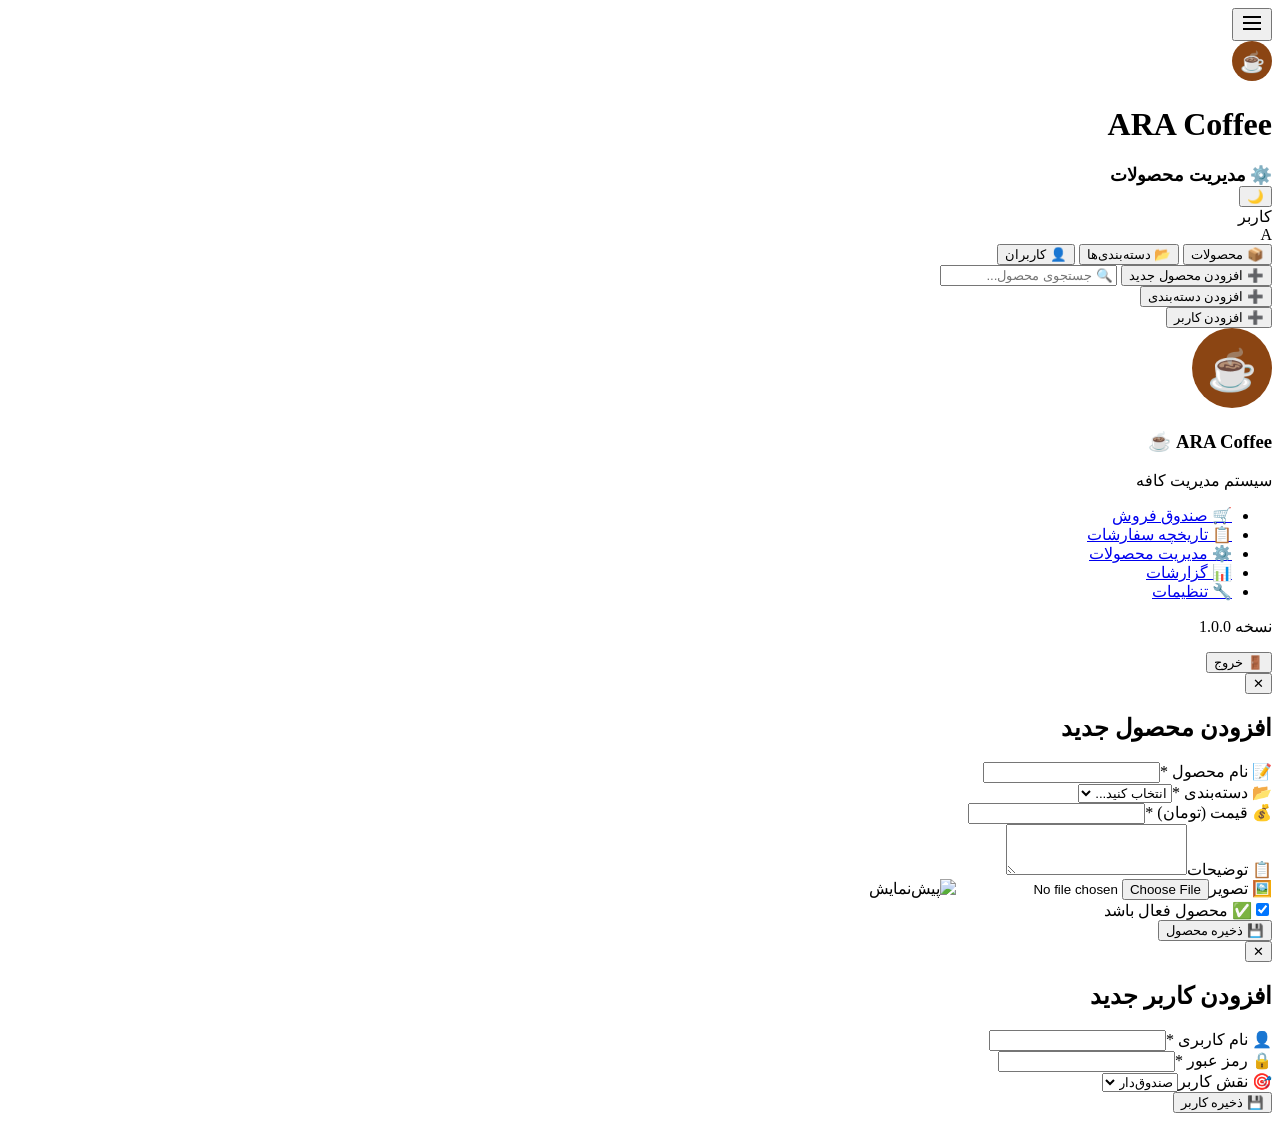
==== admin.html @ f750b8b1 "First upload" ====
<!DOCTYPE html>
<html lang="fa" dir="rtl">
<head>
    <meta charset="UTF-8">
    <meta name="viewport" content="width=device-width, initial-scale=1.0, maximum-scale=1.0, user-scalable=no">
    <meta name="theme-color" content="#8B4513">
    <meta name="apple-mobile-web-app-capable" content="yes">
    <title>ARA Coffee ☕ - مدیریت محصولات</title>
    <link rel="manifest" href="/manifest.json">
    <link rel="stylesheet" href="/css/style.css">
    <link rel="stylesheet" href="/css/admin.css">
    <link rel="icon" type="image/png" href="/assets/images/icon-192x192.png">
    <link rel="apple-touch-icon" href="/assets/images/icon-192x192.png">
</head>
<body data-page="admin">
    <div class="side-nav-overlay" id="side-nav-overlay"></div>
    <div class="app-container">
        <header class="app-header">
            <div class="header-left">
                <button class="icon-btn" id="menu-toggle" aria-label="منو" title="منو">
                    <svg width="24" height="24" viewBox="0 0 24 24" fill="none" stroke="currentColor" stroke-width="2">
                        <path d="M3 12h18"/><path d="M3 6h18"/><path d="M3 18h18"/>
                    </svg>
                </button>
                <div class="logo-section">
                    <img src="/assets/images/logo-placeholder.png" alt="ARA Coffee" class="logo-img"
                         onerror="this.src='data:image/svg+xml,<svg xmlns=%22http://www.w3.org/2000/svg%22 width=%2240%22 height=%2240%22><rect fill=%22%238B4513%22 width=%2240%22 height=%2240%22 rx=%2220%22/><text fill=%22white%22 x=%2250%25%22 y=%2255%25%22 text-anchor=%22middle%22 dy=%22.3em%22 font-size=%2220%22>☕</text></svg>'">
                    <h1 class="cafe-name">ARA Coffee</h1>
                </div>
            </div>
            <div class="header-center"><span style="font-weight:600;font-size:1.1rem;">⚙️ مدیریت محصولات</span></div>
            <div class="header-right">
                <button class="theme-toggle" id="theme-toggle" title="تغییر تم" type="button"><span class="theme-icon">🌙</span></button>
                <div class="user-section">
                    <span class="user-name" id="current-user-display">کاربر</span>
                    <div class="user-avatar" id="user-avatar">A</div>
                </div>
            </div>
        </header>

        <main class="admin-main">
            <div class="admin-tabs">
                <button class="tab-btn active" data-tab="products">📦 محصولات</button>
                <button class="tab-btn" data-tab="categories">📂 دسته‌بندی‌ها</button>
                <button class="tab-btn" data-tab="users">👤 کاربران</button>
            </div>
            <div class="tab-content active" id="tab-products">
                <div class="tab-header">
                    <button class="btn-primary" id="add-product-btn">➕ افزودن محصول جدید</button>
                    <input type="text" id="product-search" class="search-input" placeholder="🔍 جستجوی محصول...">
                </div>
                <div class="products-grid-admin" id="products-list"></div>
            </div>
            <div class="tab-content" id="tab-categories">
                <div class="tab-header"><button class="btn-primary" id="add-category-btn">➕ افزودن دسته‌بندی</button></div>
                <div class="categories-grid" id="categories-list"></div>
            </div>
            <div class="tab-content" id="tab-users">
                <div class="tab-header"><button class="btn-primary" id="add-user-btn">➕ افزودن کاربر</button></div>
                <div class="users-grid" id="users-list"></div>
            </div>
        </main>

        <nav class="side-nav" id="side-nav">
            <div class="nav-header">
                <img src="/assets/images/logo-placeholder.png" alt="ARA Coffee" class="nav-logo"
                     onerror="this.src='data:image/svg+xml,<svg xmlns=%22http://www.w3.org/2000/svg%22 width=%2280%22 height=%2280%22><rect fill=%22%238B4513%22 width=%2280%22 height=%2280%22 rx=%2240%22/><text fill=%22white%22 x=%2250%25%22 y=%2255%25%22 text-anchor=%22middle%22 dy=%22.3em%22 font-size=%2240%22>☕</text></svg>'">
                <h3>ARA Coffee ☕</h3><p class="nav-subtitle">سیستم مدیریت کافه</p>
            </div>
            <ul class="nav-links">
                <li><a href="/index.html" class="nav-link"><span>🛒</span> صندوق فروش</a></li>
                <li><a href="/orders.html" class="nav-link"><span>📋</span> تاریخچه سفارشات</a></li>
                <li><a href="/admin.html" class="nav-link active"><span>⚙️</span> مدیریت محصولات</a></li>
                <li><a href="/reports.html" class="nav-link"><span>📊</span> گزارشات</a></li>
                <li><a href="/settings.html" class="nav-link"><span>🔧</span> تنظیمات</a></li>
            </ul>
            <div class="nav-footer"><p class="version">نسخه 1.0.0</p><button class="btn-logout" id="logout-btn">🚪 خروج</button></div>
        </nav>
    </div>

    <div class="modal-overlay" id="product-modal">
        <div class="modal-box">
            <button class="modal-close" id="modal-close">✕</button>
            <h2 class="modal-title" id="modal-title">افزودن محصول جدید</h2>
            <form id="product-form" autocomplete="off">
                <input type="hidden" id="product-id">
                <div class="form-row"><label for="product-name">📝 نام محصول *</label><input type="text" id="product-name" class="form-input" required></div>
                <div class="form-row"><label for="product-category">📂 دسته‌بندی *</label><select id="product-category" class="form-input" required><option value="">انتخاب کنید...</option></select></div>
                <div class="form-row"><label for="product-price">💰 قیمت (تومان) *</label><input type="number" id="product-price" class="form-input" min="0" required></div>
                <div class="form-row"><label for="product-description">📋 توضیحات</label><textarea id="product-description" class="form-input" rows="3"></textarea></div>
                <div class="form-row"><label for="product-image">🖼️ تصویر</label><input type="file" id="product-image" class="form-input" accept="image/*"><img id="image-preview" class="image-preview" alt="پیش‌نمایش"></div>
                <div class="form-row"><label class="checkbox-label"><input type="checkbox" id="product-active" checked><span>✅ محصول فعال باشد</span></label></div>
                <button type="submit" class="btn-primary btn-block">💾 ذخیره محصول</button>
            </form>
        </div>
    </div>

    <div class="modal-overlay" id="user-modal">
        <div class="modal-box">
            <button class="modal-close" id="user-modal-close">✕</button>
            <h2 class="modal-title" id="user-modal-title">افزودن کاربر جدید</h2>
            <form id="user-form" autocomplete="off">
                <input type="hidden" id="user-id">
                <div class="form-row"><label for="user-username">👤 نام کاربری *</label><input type="text" id="user-username" class="form-input" required></div>
                <div class="form-row"><label for="user-password">🔒 رمز عبور *</label><input type="password" id="user-password" class="form-input" minlength="4" required></div>
                <div class="form-row"><label for="user-role">🎯 نقش کاربر</label><select id="user-role" class="form-input"><option value="cashier">صندوق‌دار</option><option value="admin">مدیر</option></select></div>
                <button type="submit" class="btn-primary btn-block">💾 ذخیره کاربر</button>
            </form>
        </div>
    </div>

    <div class="toast-container" id="toast-container"></div>

    <script src="/js/storage.js"></script>
    <script src="/js/models.js"></script>
    <script src="/js/auth.js"></script>
    <script src="/js/ui.js"></script>
    <script src="/js/products.js"></script>
    <script src="/js/app.js"></script>
</body>
</html>
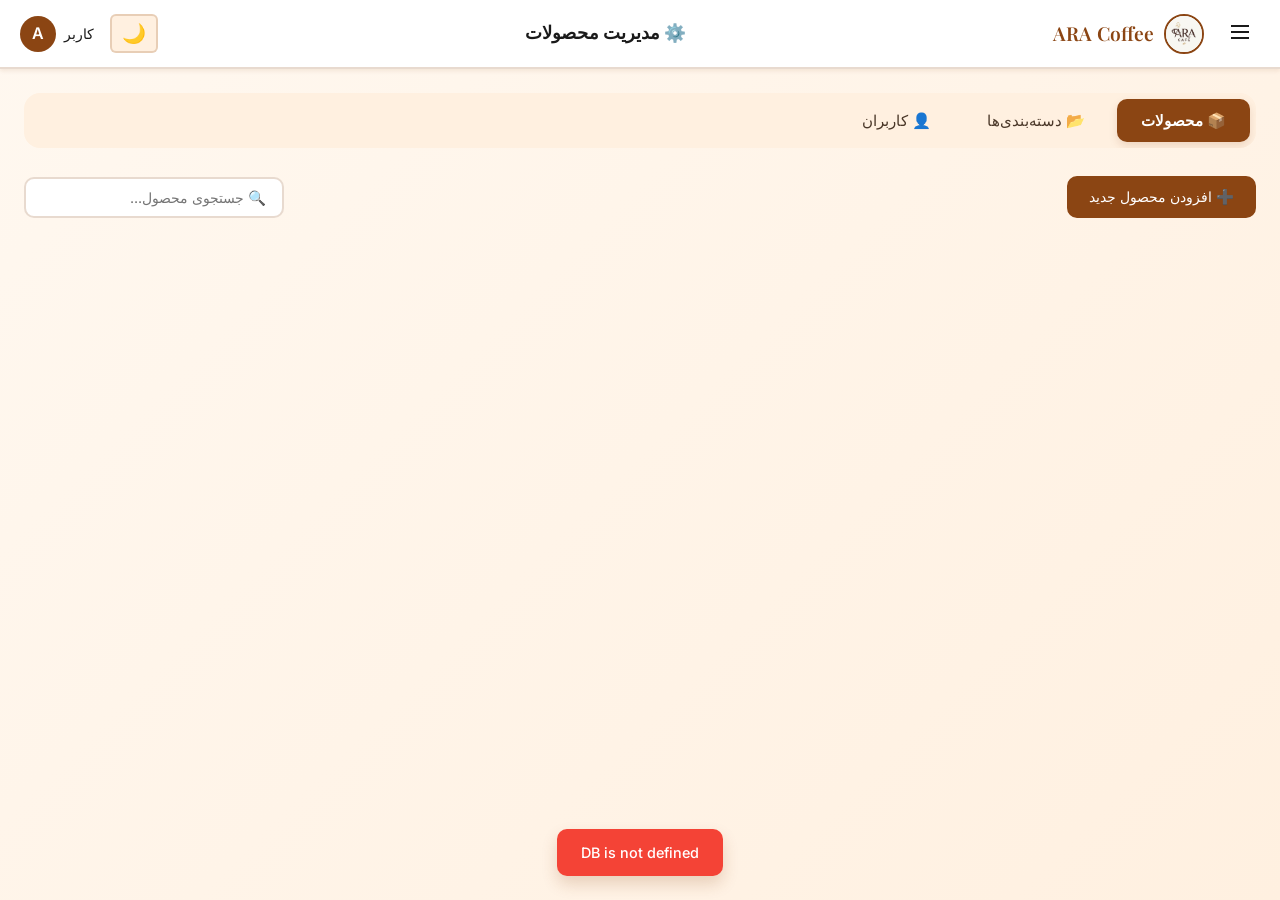
==== commit d189d0bb: "جدید" ====
--- a/admin.html
+++ b/admin.html
@@ -111,8 +111,7 @@
 
     <div class="toast-container" id="toast-container"></div>
 
-    <script src="/js/storage.js"></script>
-    <script src="/js/models.js"></script>
+    <script src="/js/github-db.js"></script>    <script src="/js/models.js"></script>
     <script src="/js/auth.js"></script>
     <script src="/js/ui.js"></script>
     <script src="/js/products.js"></script>
--- a/css/style.css
+++ b/css/style.css
@@ -0,0 +1,819 @@
+/* === ARA Coffee - Main Styles === */
+@import url('https://fonts.googleapis.com/css2?family=Inter:wght@300;400;500;600;700&family=Playfair+Display:wght@400;500;600;700&display=swap');
+
+/* === متغیرهای تم روشن (پیش‌فرض) === */
+:root {
+    /* رنگ‌های اصلی */
+    --color-primary: #8B4513;
+    --color-primary-light: #A0522D;
+    --color-primary-dark: #6B3410;
+    --color-accent: #D2691E;
+    --color-accent-light: #F4A460;
+    
+    /* پس‌زمینه‌ها */
+    --bg-primary: #FFF8F0;
+    --bg-secondary: #FFF0E0;
+    --bg-card: #FFFFFF;
+    --bg-glass: rgba(255, 255, 255, 0.8);
+    --bg-sidebar: #3E2723;
+    
+    /* متن */
+    --text-primary: #1a1a1a;
+    --text-secondary: #4a3728;
+    --text-light: #8B7355;
+    --text-white: #FFFFFF;
+    --text-sidebar: #FFE0B2;
+    
+    /* سایه‌ها */
+    --shadow-sm: 0 2px 4px rgba(139, 69, 19, 0.1);
+    --shadow-md: 0 4px 8px rgba(139, 69, 19, 0.15);
+    --shadow-lg: 0 8px 16px rgba(139, 69, 19, 0.2);
+    
+    /* شیشه */
+    --glass-bg: rgba(255, 255, 255, 0.7);
+    --glass-blur: blur(12px);
+    --glass-border: rgba(139, 69, 19, 0.2);
+    
+    /* وضعیت‌ها */
+    --color-success: #4CAF50;
+    --color-warning: #FF9800;
+    --color-error: #f44336;
+    --color-info: #2196F3;
+    
+    /* Border Radius */
+    --radius-sm: 6px;
+    --radius-md: 10px;
+    --radius-lg: 16px;
+    --radius-xl: 24px;
+    
+    /* Transitions */
+    --transition-fast: 0.2s ease;
+    --transition-base: 0.3s ease;
+}
+
+/* === تم تاریک === */
+[data-theme="dark"] {
+    /* پس‌زمینه‌ها */
+    --bg-primary: #1a1a1a;
+    --bg-secondary: #2d2d2d;
+    --bg-card: #333333;
+    --bg-glass: rgba(30, 30, 30, 0.8);
+    
+    /* متن */
+    --text-primary: #FFFFFF;
+    --text-secondary: #E0E0E0;
+    --text-light: #BDBDBD;
+    
+    /* شیشه */
+    --glass-bg: rgba(30, 30, 30, 0.8);
+    --glass-border: rgba(255, 255, 255, 0.1);
+    
+    /* سایه‌ها */
+    --shadow-sm: 0 2px 4px rgba(0, 0, 0, 0.3);
+    --shadow-md: 0 4px 8px rgba(0, 0, 0, 0.4);
+    --shadow-lg: 0 8px 16px rgba(0, 0, 0, 0.5);
+}
+
+/* === Reset === */
+*, *::before, *::after {
+    margin: 0;
+    padding: 0;
+    box-sizing: border-box;
+}
+
+html {
+    font-size: 16px;
+    scroll-behavior: smooth;
+}
+
+body {
+    font-family: 'Inter', -apple-system, BlinkMacSystemFont, sans-serif;
+    background: linear-gradient(135deg, var(--bg-primary) 0%, var(--bg-secondary) 100%);
+    color: var(--text-primary);
+    min-height: 100vh;
+    line-height: 1.6;
+    -webkit-font-smoothing: antialiased;
+    transition: all var(--transition-base);
+}
+
+h1, h2, h3, h4, h5, h6 {
+    font-family: 'Playfair Display', serif;
+    color: var(--color-primary);
+}
+
+a {
+    color: var(--color-primary);
+    text-decoration: none;
+}
+
+/* === Glass Effect === */
+.glass {
+    background: var(--glass-bg);
+    backdrop-filter: var(--glass-blur);
+    -webkit-backdrop-filter: var(--glass-blur);
+    border: 1px solid var(--glass-border);
+    border-radius: var(--radius-lg);
+}
+
+/* === Buttons === */
+.btn-primary, .btn-secondary, .btn-danger, .btn-success {
+    padding: 10px 20px;
+    border: none;
+    border-radius: var(--radius-md);
+    font-family: 'Inter', sans-serif;
+    font-weight: 500;
+    font-size: 0.9rem;
+    cursor: pointer;
+    transition: all var(--transition-fast);
+    display: inline-flex;
+    align-items: center;
+    gap: 8px;
+    white-space: nowrap;
+}
+
+.btn-primary {
+    background: var(--color-primary);
+    color: white;
+    border: 2px solid var(--color-primary);
+}
+
+.btn-primary:hover {
+    background: var(--color-primary-dark);
+    transform: translateY(-2px);
+    box-shadow: var(--shadow-md);
+}
+
+.btn-secondary {
+    background: transparent;
+    color: var(--color-primary);
+    border: 2px solid var(--color-primary);
+}
+
+.btn-secondary:hover {
+    background: rgba(139, 69, 19, 0.1);
+    transform: translateY(-2px);
+}
+
+.btn-danger {
+    background: var(--color-error);
+    color: white;
+}
+
+.btn-danger:hover {
+    background: #d32f2f;
+}
+
+.btn-block {
+    width: 100%;
+    justify-content: center;
+}
+
+.icon-btn {
+    background: transparent;
+    border: none;
+    color: var(--text-primary);
+    cursor: pointer;
+    padding: 8px;
+    border-radius: var(--radius-sm);
+    transition: all var(--transition-fast);
+}
+
+.icon-btn:hover {
+    background: rgba(139, 69, 19, 0.1);
+}
+
+.text-btn {
+    background: none;
+    border: none;
+    color: var(--color-primary);
+    cursor: pointer;
+    font-size: 0.9rem;
+    padding: 4px 8px;
+}
+
+.text-btn:hover {
+    text-decoration: underline;
+}
+
+/* === Form Elements === */
+.form-group {
+    margin-bottom: 16px;
+}
+
+.form-group label {
+    display: block;
+    margin-bottom: 6px;
+    color: var(--text-primary);
+    font-weight: 500;
+    font-size: 0.9rem;
+}
+
+.form-input {
+    width: 100%;
+    padding: 10px 14px;
+    background: var(--bg-card);
+    border: 2px solid var(--glass-border);
+    border-radius: var(--radius-sm);
+    color: var(--text-primary);
+    font-family: 'Inter', sans-serif;
+    font-size: 0.95rem;
+    transition: all var(--transition-fast);
+}
+
+.form-input:focus {
+    outline: none;
+    border-color: var(--color-primary);
+    box-shadow: 0 0 0 3px rgba(139, 69, 19, 0.1);
+}
+
+textarea.form-input {
+    resize: vertical;
+    min-height: 80px;
+}
+
+select.form-input {
+    cursor: pointer;
+}
+
+/* === App Container === */
+.app-container {
+    min-height: 100vh;
+    display: flex;
+    flex-direction: column;
+}
+
+/* === Header === */
+.app-header {
+    padding: 12px 20px;
+    display: flex;
+    align-items: center;
+    justify-content: space-between;
+    background: var(--bg-card);
+    border-bottom: 2px solid var(--glass-border);
+    box-shadow: var(--shadow-sm);
+    position: sticky;
+    top: 0;
+    z-index: 100;
+}
+
+.header-left {
+    display: flex;
+    align-items: center;
+    gap: 16px;
+}
+
+.header-center {
+    flex: 1;
+    display: flex;
+    justify-content: center;
+    margin: 0 20px;
+}
+
+.header-right {
+    display: flex;
+    align-items: center;
+    gap: 16px;
+}
+
+.logo-section {
+    display: flex;
+    align-items: center;
+    gap: 10px;
+}
+
+.logo-img {
+    width: 40px;
+    height: 40px;
+    border-radius: 50%;
+    object-fit: cover;
+    border: 2px solid var(--color-primary);
+}
+
+.cafe-name {
+    font-size: 1.2rem;
+    color: var(--color-primary);
+    font-weight: 600;
+}
+
+.search-box {
+    position: relative;
+    display: flex;
+    align-items: center;
+    width: 100%;
+    max-width: 400px;
+}
+
+.search-box .search-icon {
+    position: absolute;
+    right: 12px;
+    color: var(--text-light);
+    pointer-events: none;
+}
+
+.search-box input {
+    width: 100%;
+    padding: 10px 40px 10px 16px;
+    background: var(--bg-secondary);
+    border: 2px solid var(--glass-border);
+    border-radius: var(--radius-xl);
+    color: var(--text-primary);
+    font-size: 0.95rem;
+    transition: all var(--transition-fast);
+}
+
+.search-box input:focus {
+    outline: none;
+    border-color: var(--color-primary);
+    background: var(--bg-card);
+}
+
+.date-time {
+    color: var(--text-secondary);
+    font-size: 0.85rem;
+    font-weight: 500;
+}
+
+.user-section {
+    display: flex;
+    align-items: center;
+    gap: 8px;
+}
+
+.user-name {
+    color: var(--text-primary);
+    font-weight: 500;
+    font-size: 0.9rem;
+}
+
+.user-avatar {
+    width: 36px;
+    height: 36px;
+    border-radius: 50%;
+    background: var(--color-primary);
+    color: white;
+    display: flex;
+    align-items: center;
+    justify-content: center;
+    font-weight: 600;
+    font-size: 1rem;
+}
+
+.back-btn {
+    color: var(--color-primary);
+    text-decoration: none;
+    font-weight: 500;
+    padding: 6px 12px;
+    border-radius: var(--radius-sm);
+    transition: all var(--transition-fast);
+}
+
+.back-btn:hover {
+    background: rgba(139, 69, 19, 0.1);
+}
+
+/* === Theme Toggle Button === */
+.theme-toggle {
+    background: var(--bg-secondary);
+    border: 2px solid var(--glass-border);
+    cursor: pointer;
+    font-size: 1.2rem;
+    padding: 6px 10px;
+    border-radius: var(--radius-sm);
+    transition: all var(--transition-fast);
+}
+
+.theme-toggle:hover {
+    background: var(--glass-bg);
+    transform: scale(1.1);
+}
+
+/* === Side Navigation === */
+.side-nav {
+    position: fixed;
+    right: -320px;
+    top: 0;
+    width: 300px;
+    height: 100vh;
+    background: var(--bg-sidebar);
+    padding: 24px;
+    transition: right var(--transition-base);
+    z-index: 999;
+    box-shadow: var(--shadow-lg);
+    overflow-y: auto;
+}
+
+.side-nav.open {
+    right: 0;
+}
+
+.nav-header {
+    text-align: center;
+    margin-bottom: 32px;
+    padding-bottom: 20px;
+    border-bottom: 1px solid rgba(255, 255, 255, 0.1);
+}
+
+.nav-logo {
+    width: 80px;
+    height: 80px;
+    border-radius: 50%;
+    border: 3px solid var(--color-accent-light);
+    margin-bottom: 12px;
+}
+
+.nav-header h3 {
+    color: var(--text-sidebar);
+    font-size: 1.3rem;
+    margin-top: 8px;
+}
+
+.nav-links {
+    list-style: none;
+    margin-bottom: 24px;
+}
+
+.nav-link {
+    display: flex;
+    align-items: center;
+    gap: 12px;
+    padding: 12px 16px;
+    color: var(--text-sidebar);
+    text-decoration: none;
+    border-radius: var(--radius-md);
+    transition: all var(--transition-fast);
+    margin-bottom: 4px;
+    font-size: 0.95rem;
+}
+
+.nav-link:hover {
+    background: rgba(255, 224, 178, 0.1);
+    transform: translateX(-4px);
+}
+
+.nav-link.active {
+    background: var(--color-primary);
+    color: white;
+    font-weight: 600;
+}
+
+.btn-logout {
+    width: 100%;
+    padding: 12px;
+    background: rgba(244, 67, 54, 0.2);
+    color: #ff6b6b;
+    border: 1px solid rgba(244, 67, 54, 0.3);
+    border-radius: var(--radius-md);
+    cursor: pointer;
+    font-size: 0.95rem;
+    transition: all var(--transition-fast);
+    margin-top: auto;
+}
+
+.btn-logout:hover {
+    background: rgba(244, 67, 54, 0.3);
+}
+
+/* === Toast Notifications === */
+.toast-container {
+    position: fixed;
+    bottom: 24px;
+    left: 50%;
+    transform: translateX(-50%);
+    z-index: 10000;
+    display: flex;
+    flex-direction: column;
+    gap: 8px;
+    max-width: 90%;
+}
+
+.toast {
+    padding: 12px 24px;
+    border-radius: var(--radius-md);
+    color: white;
+    font-weight: 500;
+    font-size: 0.9rem;
+    animation: slideUp 0.3s ease;
+    box-shadow: var(--shadow-lg);
+    text-align: center;
+    white-space: nowrap;
+}
+
+.toast.success { background: var(--color-success); }
+.toast.error { background: var(--color-error); }
+.toast.warning { background: var(--color-warning); color: #333; }
+.toast.info { background: var(--color-info); }
+
+@keyframes slideUp {
+    from { transform: translateY(100px); opacity: 0; }
+    to { transform: translateY(0); opacity: 1; }
+}
+
+@keyframes slideDown {
+    from { transform: translateY(0); opacity: 1; }
+    to { transform: translateY(100px); opacity: 0; }
+}
+
+/* === Overlay for sidebar === */
+.side-nav-overlay {
+    display: none;
+    position: fixed;
+    top: 0;
+    left: 0;
+    right: 0;
+    bottom: 0;
+    background: rgba(0, 0, 0, 0.5);
+    z-index: 998;
+}
+
+.side-nav-overlay.active {
+    display: block;
+}
+
+/* === Modal === */
+.modal {
+    display: none;
+    position: fixed;
+    top: 0;
+    left: 0;
+    right: 0;
+    bottom: 0;
+    background: rgba(0, 0, 0, 0.6);
+    z-index: 1000;
+    align-items: center;
+    justify-content: center;
+}
+
+.modal.open {
+    display: flex;
+}
+
+.modal-content {
+    background: var(--bg-card);
+    border-radius: var(--radius-xl);
+    padding: 32px;
+    max-width: 500px;
+    width: 90%;
+    max-height: 90vh;
+    overflow-y: auto;
+    position: relative;
+    box-shadow: var(--shadow-xl);
+}
+
+.close-modal {
+    position: absolute;
+    top: 16px;
+    left: 16px;
+    font-size: 1.5rem;
+    cursor: pointer;
+    color: var(--text-secondary);
+    width: 32px;
+    height: 32px;
+    display: flex;
+    align-items: center;
+    justify-content: center;
+    border-radius: 50%;
+    transition: all var(--transition-fast);
+}
+
+.close-modal:hover {
+    background: rgba(0, 0, 0, 0.1);
+}
+
+/* === Utility Classes === */
+.text-center { text-align: center; }
+.text-right { text-align: right; }
+.text-left { text-align: left; }
+
+.mt-1 { margin-top: 8px; }
+.mt-2 { margin-top: 16px; }
+.mt-3 { margin-top: 24px; }
+.mb-1 { margin-bottom: 8px; }
+.mb-2 { margin-bottom: 16px; }
+.mb-3 { margin-bottom: 24px; }
+
+.text-success { color: var(--color-success); }
+.text-error { color: var(--color-error); }
+.text-warning { color: var(--color-warning); }
+
+/* === Responsive === */
+@media (max-width: 768px) {
+    .app-header {
+        flex-direction: column;
+        gap: 12px;
+        padding: 12px;
+    }
+    
+    .header-center {
+        order: 3;
+        margin: 0;
+        width: 100%;
+    }
+    
+    .search-box {
+        max-width: 100%;
+    }
+    
+    .side-nav {
+        width: 100%;
+        right: -100%;
+    }
+    
+    .cafe-name {
+        font-size: 1rem;
+    }
+}
+/* اضافه کردن به انتهای فایل style.css */
+
+/* === Responsive Design Improvements === */
+
+/* Mobile First - تا 480px */
+@media (max-width: 480px) {
+    html {
+        font-size: 14px;
+    }
+    
+    .app-header {
+        flex-direction: column;
+        padding: 8px;
+        gap: 8px;
+    }
+    
+    .header-left {
+        width: 100%;
+        justify-content: space-between;
+    }
+    
+    .header-center {
+        width: 100%;
+        margin: 4px 0;
+    }
+    
+    .header-right {
+        width: 100%;
+        justify-content: space-between;
+        font-size: 0.8rem;
+    }
+    
+    .logo-img {
+        width: 32px;
+        height: 32px;
+    }
+    
+    .cafe-name {
+        font-size: 0.95rem;
+    }
+    
+    .search-box input {
+        padding: 8px 32px 8px 12px;
+        font-size: 0.85rem;
+    }
+    
+    .user-avatar {
+        width: 28px;
+        height: 28px;
+        font-size: 0.8rem;
+    }
+    
+    .user-name {
+        font-size: 0.8rem;
+    }
+    
+    .btn-primary, .btn-secondary {
+        padding: 8px 14px;
+        font-size: 0.8rem;
+    }
+}
+
+/* Tablet - 481px تا 768px */
+@media (min-width: 481px) and (max-width: 768px) {
+    .app-header {
+        padding: 10px;
+    }
+    
+    .header-center {
+        max-width: 250px;
+    }
+    
+    .search-box input {
+        padding: 9px 35px 9px 14px;
+    }
+}
+
+/* Laptop - 769px تا 1024px */
+@media (min-width: 769px) and (max-width: 1024px) {
+    .app-header {
+        padding: 12px 16px;
+    }
+}
+
+/* Large Desktop - بالای 1400px */
+@media (min-width: 1400px) {
+    .app-container {
+        max-width: 1400px;
+        margin: 0 auto;
+    }
+}
+
+/* === بهبود Modal برای موبایل === */
+@media (max-width: 600px) {
+    .modal-content {
+        width: 95%;
+        padding: 20px;
+        margin: 10px;
+        max-height: 85vh;
+        border-radius: var(--radius-lg);
+    }
+    
+    .modal-content h2 {
+        font-size: 1.2rem;
+    }
+    
+    .form-input {
+        padding: 8px 12px;
+        font-size: 0.9rem;
+    }
+}
+
+/* === بهبود Toast برای موبایل === */
+@media (max-width: 480px) {
+    .toast-container {
+        bottom: 12px;
+        left: 10px;
+        right: 10px;
+        transform: none;
+        max-width: none;
+    }
+    
+    .toast {
+        padding: 10px 16px;
+        font-size: 0.85rem;
+    }
+}
+
+/* === بهبود Sidebar برای موبایل === */
+@media (max-width: 480px) {
+    .side-nav {
+        width: 100%;
+        right: -100%;
+    }
+    
+    .nav-link {
+        padding: 10px 14px;
+        font-size: 0.9rem;
+    }
+}
+
+/* === استایل‌های اضافی برای admin === */
+.badge {
+    display: inline-block;
+    padding: 2px 8px;
+    background: rgba(139, 69, 19, 0.1);
+    color: var(--color-primary);
+    border-radius: var(--radius-xl);
+    font-size: 0.7rem;
+    font-weight: 600;
+}
+
+.btn-sm {
+    padding: 4px 8px;
+    font-size: 0.8rem;
+}
+
+.no-data {
+    text-align: center;
+    padding: 32px;
+    color: var(--text-light);
+    font-size: 1rem;
+}
+
+/* === بهبود خوانایی در تم روشن === */
+[data-theme="light"] .product-card,
+[data-theme="light"] .cart-section,
+[data-theme="light"] .order-card,
+[data-theme="light"] .stat-card {
+    box-shadow: 0 2px 8px rgba(0, 0, 0, 0.08);
+}
+
+[data-theme="light"] .app-header {
+    background: #fff;
+    box-shadow: 0 2px 4px rgba(0, 0, 0, 0.05);
+}
+
+/* === استایل اسکرول‌بار === */
+::-webkit-scrollbar {
+    width: 6px;
+    height: 6px;
+}
+
+::-webkit-scrollbar-track {
+    background: transparent;
+}
+
+::-webkit-scrollbar-thumb {
+    background: var(--color-primary);
+    border-radius: 3px;
+}
+
+::-webkit-scrollbar-thumb:hover {
+    background: var(--color-primary-dark);
+}
--- a/css/admin.css
+++ b/css/admin.css
@@ -0,0 +1,592 @@
+/* ==========================================
+   ARA Coffee - Admin Panel Styles
+   ========================================== */
+
+/* === Admin Main Container === */
+.admin-main {
+    padding: 24px;
+    max-width: 1300px;
+    margin: 0 auto;
+    width: 100%;
+}
+
+/* === Admin Tabs === */
+.admin-tabs {
+    display: flex;
+    gap: 8px;
+    background: var(--bg-secondary);
+    padding: 6px;
+    border-radius: var(--radius-lg);
+    margin-bottom: 28px;
+    overflow-x: auto;
+    -webkit-overflow-scrolling: touch;
+    scrollbar-width: none;
+}
+
+.admin-tabs::-webkit-scrollbar {
+    display: none;
+}
+
+.tab-btn {
+    padding: 12px 24px;
+    border: none;
+    background: transparent;
+    color: var(--text-secondary);
+    cursor: pointer;
+    border-radius: var(--radius-md);
+    font-weight: 500;
+    font-size: 0.95rem;
+    transition: all var(--transition-fast);
+    white-space: nowrap;
+    font-family: 'Inter', sans-serif;
+    display: flex;
+    align-items: center;
+    gap: 8px;
+}
+
+.tab-btn:hover {
+    background: rgba(139, 69, 19, 0.1);
+    color: var(--color-primary);
+}
+
+.tab-btn.active {
+    background: var(--color-primary);
+    color: white;
+    box-shadow: var(--shadow-md);
+    font-weight: 600;
+}
+
+/* === Tab Content === */
+.tab-content {
+    display: none;
+    animation: fadeIn 0.3s ease;
+}
+
+.tab-content.active {
+    display: block;
+}
+
+@keyframes fadeIn {
+    from { opacity: 0; transform: translateY(10px); }
+    to { opacity: 1; transform: translateY(0); }
+}
+
+/* === Tab Header === */
+.tab-header {
+    display: flex;
+    justify-content: space-between;
+    align-items: center;
+    margin-bottom: 24px;
+    gap: 16px;
+    flex-wrap: wrap;
+}
+
+.search-input {
+    padding: 10px 16px;
+    border: 2px solid var(--glass-border);
+    border-radius: var(--radius-md);
+    background: var(--bg-card);
+    color: var(--text-primary);
+    font-family: 'Inter', sans-serif;
+    font-size: 0.9rem;
+    min-width: 250px;
+    transition: all var(--transition-fast);
+}
+
+.search-input:focus {
+    outline: none;
+    border-color: var(--color-primary);
+    box-shadow: 0 0 0 3px rgba(139, 69, 19, 0.1);
+}
+
+/* === Products Grid === */
+.products-grid-admin {
+    display: grid;
+    grid-template-columns: repeat(auto-fill, minmax(320px, 1fr));
+    gap: 20px;
+}
+
+.product-card-admin {
+    background: var(--bg-card);
+    border: 2px solid var(--glass-border);
+    border-radius: var(--radius-lg);
+    padding: 20px;
+    display: flex;
+    gap: 16px;
+    transition: all var(--transition-fast);
+    cursor: default;
+}
+
+.product-card-admin:hover {
+    border-color: var(--color-primary);
+    box-shadow: var(--shadow-md);
+    transform: translateY(-2px);
+}
+
+.product-card-admin img {
+    width: 90px;
+    height: 90px;
+    border-radius: var(--radius-md);
+    object-fit: cover;
+    background: var(--bg-secondary);
+    flex-shrink: 0;
+}
+
+.product-info-admin {
+    flex: 1;
+    display: flex;
+    flex-direction: column;
+    gap: 6px;
+}
+
+.product-info-admin h3 {
+    font-family: 'Inter', sans-serif;
+    font-size: 1rem;
+    font-weight: 600;
+    color: var(--text-primary);
+    margin: 0;
+}
+
+.product-price {
+    color: var(--color-primary);
+    font-weight: 700;
+    font-size: 1.1rem;
+}
+
+.product-category {
+    color: var(--text-light);
+    font-size: 0.8rem;
+}
+
+.product-status {
+    display: inline-block;
+    padding: 3px 10px;
+    border-radius: var(--radius-xl);
+    font-size: 0.75rem;
+    font-weight: 600;
+    width: fit-content;
+}
+
+.product-status.active {
+    background: rgba(76, 175, 80, 0.15);
+    color: #4CAF50;
+}
+
+.product-status.inactive {
+    background: rgba(244, 67, 54, 0.15);
+    color: #f44336;
+}
+
+.product-actions {
+    display: flex;
+    gap: 8px;
+    margin-top: 8px;
+    flex-wrap: wrap;
+}
+
+.btn-action {
+    padding: 6px 14px;
+    font-size: 0.8rem;
+    border-radius: var(--radius-sm);
+    border: none;
+    cursor: pointer;
+    font-family: 'Inter', sans-serif;
+    font-weight: 500;
+    transition: all var(--transition-fast);
+    display: flex;
+    align-items: center;
+    gap: 4px;
+}
+
+.btn-edit {
+    background: rgba(33, 150, 243, 0.1);
+    color: #1976D2;
+    border: 1px solid rgba(33, 150, 243, 0.2);
+}
+
+.btn-edit:hover {
+    background: rgba(33, 150, 243, 0.2);
+}
+
+.btn-toggle {
+    background: rgba(255, 152, 0, 0.1);
+    color: #F57C00;
+    border: 1px solid rgba(255, 152, 0, 0.2);
+}
+
+.btn-toggle:hover {
+    background: rgba(255, 152, 0, 0.2);
+}
+
+.btn-delete {
+    background: rgba(244, 67, 54, 0.1);
+    color: #d32f2f;
+    border: 1px solid rgba(244, 67, 54, 0.2);
+}
+
+.btn-delete:hover {
+    background: rgba(244, 67, 54, 0.2);
+}
+
+/* === Categories Grid === */
+.categories-grid {
+    display: grid;
+    grid-template-columns: repeat(auto-fill, minmax(280px, 1fr));
+    gap: 16px;
+}
+
+.category-card-admin {
+    background: var(--bg-card);
+    border: 2px solid var(--glass-border);
+    border-radius: var(--radius-lg);
+    padding: 20px;
+    display: flex;
+    justify-content: space-between;
+    align-items: center;
+    transition: all var(--transition-fast);
+}
+
+.category-card-admin:hover {
+    border-color: var(--color-primary);
+    box-shadow: var(--shadow-md);
+}
+
+.category-info {
+    display: flex;
+    align-items: center;
+    gap: 14px;
+}
+
+.category-icon {
+    font-size: 2.2rem;
+}
+
+.category-details h3 {
+    font-family: 'Inter', sans-serif;
+    font-size: 1rem;
+    font-weight: 600;
+    margin: 0 0 4px 0;
+}
+
+.category-badge {
+    display: inline-block;
+    padding: 2px 10px;
+    background: rgba(139, 69, 19, 0.1);
+    color: var(--color-primary);
+    border-radius: var(--radius-xl);
+    font-size: 0.7rem;
+    font-weight: 600;
+}
+
+/* === Users Grid === */
+.users-grid {
+    display: grid;
+    grid-template-columns: repeat(auto-fill, minmax(280px, 1fr));
+    gap: 16px;
+}
+
+.user-card-admin {
+    background: var(--bg-card);
+    border: 2px solid var(--glass-border);
+    border-radius: var(--radius-lg);
+    padding: 20px;
+    display: flex;
+    justify-content: space-between;
+    align-items: center;
+    transition: all var(--transition-fast);
+}
+
+.user-card-admin:hover {
+    border-color: var(--color-primary);
+    box-shadow: var(--shadow-md);
+}
+
+.user-info {
+    display: flex;
+    align-items: center;
+    gap: 14px;
+}
+
+.user-avatar-large {
+    width: 50px;
+    height: 50px;
+    border-radius: 50%;
+    background: var(--color-primary);
+    color: white;
+    display: flex;
+    align-items: center;
+    justify-content: center;
+    font-weight: 700;
+    font-size: 1.2rem;
+    flex-shrink: 0;
+}
+
+.user-details h3 {
+    font-family: 'Inter', sans-serif;
+    font-size: 1rem;
+    margin: 0 0 4px 0;
+}
+
+.user-role-badge {
+    display: inline-block;
+    padding: 3px 10px;
+    border-radius: var(--radius-xl);
+    font-size: 0.75rem;
+    font-weight: 600;
+}
+
+.user-role-badge.admin {
+    background: rgba(139, 69, 19, 0.15);
+    color: #8B4513;
+    border: 1px solid rgba(139, 69, 19, 0.3);
+}
+
+.user-role-badge.cashier {
+    background: rgba(33, 150, 243, 0.1);
+    color: #1976D2;
+    border: 1px solid rgba(33, 150, 243, 0.2);
+}
+
+/* === Modal === */
+.modal-overlay {
+    display: none;
+    position: fixed;
+    top: 0;
+    left: 0;
+    right: 0;
+    bottom: 0;
+    background: rgba(0, 0, 0, 0.6);
+    backdrop-filter: blur(4px);
+    z-index: 2000;
+    align-items: center;
+    justify-content: center;
+    padding: 20px;
+}
+
+.modal-overlay.open {
+    display: flex;
+}
+
+.modal-box {
+    background: var(--bg-card);
+    border-radius: var(--radius-xl);
+    padding: 28px;
+    max-width: 520px;
+    width: 100%;
+    max-height: 85vh;
+    overflow-y: auto;
+    position: relative;
+    box-shadow: var(--shadow-xl);
+    animation: modalSlideIn 0.3s ease;
+}
+
+@keyframes modalSlideIn {
+    from { transform: translateY(-30px); opacity: 0; }
+    to { transform: translateY(0); opacity: 1; }
+}
+
+.modal-close {
+    position: absolute;
+    top: 14px;
+    left: 14px;
+    background: var(--bg-secondary);
+    border: none;
+    font-size: 1.2rem;
+    cursor: pointer;
+    color: var(--text-secondary);
+    width: 34px;
+    height: 34px;
+    display: flex;
+    align-items: center;
+    justify-content: center;
+    border-radius: 50%;
+    transition: all var(--transition-fast);
+    z-index: 1;
+}
+
+.modal-close:hover {
+    background: var(--color-error);
+    color: white;
+}
+
+.modal-title {
+    font-size: 1.3rem;
+    color: var(--color-primary);
+    text-align: center;
+    margin-bottom: 24px;
+    font-weight: 600;
+}
+
+/* === Form Elements === */
+.form-row {
+    margin-bottom: 18px;
+}
+
+.form-row label {
+    display: block;
+    margin-bottom: 6px;
+    font-weight: 500;
+    color: var(--text-primary);
+    font-size: 0.9rem;
+}
+
+.form-input {
+    width: 100%;
+    padding: 10px 14px;
+    border: 2px solid var(--glass-border);
+    border-radius: var(--radius-md);
+    background: var(--bg-secondary);
+    color: var(--text-primary);
+    font-family: 'Inter', sans-serif;
+    font-size: 0.95rem;
+    transition: all var(--transition-fast);
+}
+
+.form-input:focus {
+    outline: none;
+    border-color: var(--color-primary);
+    background: var(--bg-card);
+    box-shadow: 0 0 0 3px rgba(139, 69, 19, 0.1);
+}
+
+textarea.form-input {
+    resize: vertical;
+    min-height: 80px;
+}
+
+select.form-input {
+    cursor: pointer;
+}
+
+.checkbox-label {
+    display: flex;
+    align-items: center;
+    gap: 10px;
+    cursor: pointer;
+    font-weight: 500;
+}
+
+.checkbox-label input[type="checkbox"] {
+    width: 20px;
+    height: 20px;
+    cursor: pointer;
+    accent-color: var(--color-primary);
+}
+
+.image-preview {
+    max-width: 150px;
+    max-height: 150px;
+    border-radius: var(--radius-md);
+    margin-top: 10px;
+    display: none;
+    border: 2px solid var(--glass-border);
+}
+
+/* === Empty State === */
+.empty-state {
+    text-align: center;
+    padding: 60px 20px;
+    color: var(--text-light);
+    grid-column: 1 / -1;
+}
+
+.empty-icon {
+    font-size: 4rem;
+    display: block;
+    margin-bottom: 16px;
+}
+
+.empty-state p {
+    font-size: 1.1rem;
+    margin-bottom: 8px;
+}
+
+/* === Responsive === */
+@media (max-width: 768px) {
+    .admin-main {
+        padding: 16px;
+    }
+    
+    .admin-tabs {
+        gap: 4px;
+        padding: 4px;
+    }
+    
+    .tab-btn {
+        padding: 10px 16px;
+        font-size: 0.85rem;
+    }
+    
+    .tab-header {
+        flex-direction: column;
+    }
+    
+    .tab-header .search-box {
+        width: 100%;
+    }
+    
+    .search-input {
+        min-width: auto;
+        width: 100%;
+    }
+    
+    .products-grid-admin {
+        grid-template-columns: 1fr;
+        gap: 12px;
+    }
+    
+    .categories-grid,
+    .users-grid {
+        grid-template-columns: 1fr;
+        gap: 12px;
+    }
+    
+    .product-card-admin {
+        flex-direction: column;
+        align-items: center;
+        text-align: center;
+    }
+    
+    .product-card-admin img {
+        width: 120px;
+        height: 120px;
+    }
+    
+    .product-info-admin {
+        align-items: center;
+    }
+    
+    .product-actions {
+        justify-content: center;
+    }
+    
+    .modal-box {
+        padding: 20px;
+        max-height: 90vh;
+    }
+}
+
+@media (max-width: 480px) {
+    .admin-main {
+        padding: 10px;
+    }
+    
+    .tab-btn {
+        padding: 8px 14px;
+        font-size: 0.8rem;
+    }
+    
+    .modal-box {
+        padding: 16px;
+        border-radius: var(--radius-lg);
+    }
+    
+    .form-row {
+        margin-bottom: 14px;
+    }
+    
+    .form-input {
+        padding: 8px 12px;
+        font-size: 0.9rem;
+    }
+}
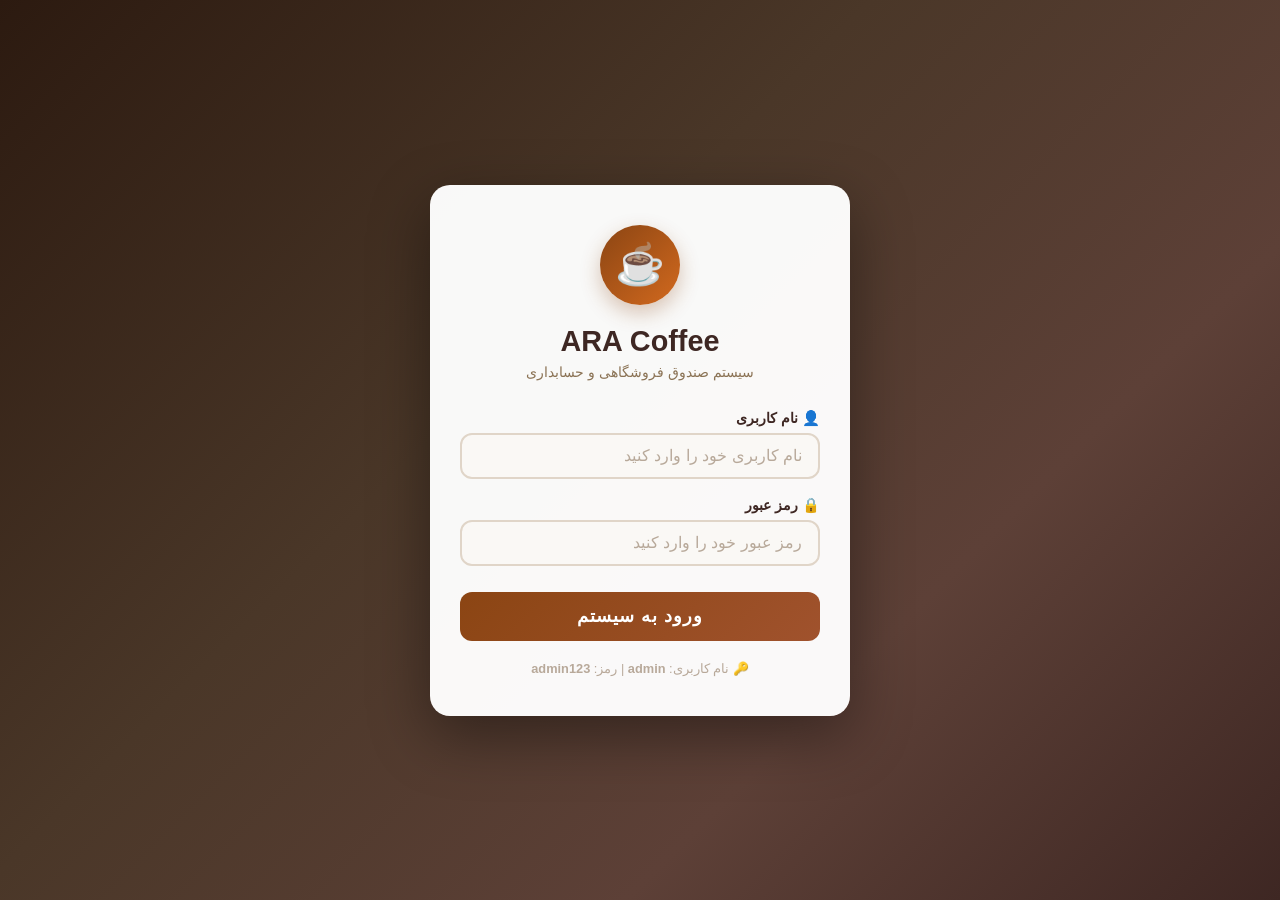
==== commit 8befc28c: "Add favicon links to admin.html Added favicon links to the admin HTML file." ====
--- a/admin.html
+++ b/admin.html
@@ -1,6 +1,9 @@
 <!DOCTYPE html>
 <html lang="fa" dir="rtl">
 <head>
+    <!-- Favicon -->
+<link rel="icon" type="image/x-icon" href="/assets/images/favicon.ico">
+<link rel="shortcut icon" type="image/x-icon" href="/assets/images/favicon.ico">
     <meta charset="UTF-8">
     <meta name="viewport" content="width=device-width, initial-scale=1.0, maximum-scale=1.0, user-scalable=no">
     <meta name="theme-color" content="#8B4513">
@@ -117,4 +120,4 @@
     <script src="/js/products.js"></script>
     <script src="/js/app.js"></script>
 </body>
-</html>+</html>
--- a/css/admin.css
+++ b/css/admin.css
@@ -589,4 +589,82 @@
         padding: 8px 12px;
         font-size: 0.9rem;
     }
+}
+/* ==========================================
+   Drag & Drop Styles
+   ========================================== */
+
+/* دسته کشیدن */
+.drag-handle {
+    cursor: grab;
+    padding: 8px;
+    display: flex;
+    align-items: center;
+    justify-content: center;
+    color: var(--text-light);
+    border-radius: var(--radius-sm);
+    transition: all 0.2s;
+    flex-shrink: 0;
+}
+
+.drag-handle:hover {
+    background: rgba(139, 69, 19, 0.1);
+    color: var(--color-primary);
+}
+
+.drag-handle:active {
+    cursor: grabbing;
+}
+
+.product-card-admin {
+    cursor: default;
+    transition: all 0.3s ease;
+}
+
+.product-card-admin[draggable="true"] {
+    cursor: default;
+}
+
+.product-card-admin.dragging {
+    opacity: 0.5;
+    border: 2px dashed var(--color-primary);
+}
+
+.product-card-admin.drag-over {
+    border: 2px solid var(--color-primary);
+    background: rgba(139, 69, 19, 0.05);
+    transform: scale(1.02);
+}
+
+/* دکمه‌های ترتیب */
+.btn-order {
+    padding: 4px 10px;
+    font-size: 0.9rem;
+    border-radius: var(--radius-sm);
+    border: 1px solid var(--glass-border);
+    background: var(--bg-secondary);
+    color: var(--text-primary);
+    cursor: pointer;
+    transition: all 0.2s;
+}
+
+.btn-order:hover:not(:disabled) {
+    background: var(--color-primary);
+    color: white;
+    border-color: var(--color-primary);
+}
+
+.btn-order:disabled {
+    opacity: 0.3;
+    cursor: not-allowed;
+}
+
+/* انیمیشن جابجایی */
+@keyframes slideIn {
+    from { transform: translateY(-10px); opacity: 0; }
+    to { transform: translateY(0); opacity: 1; }
+}
+
+.product-card-admin {
+    animation: slideIn 0.3s ease;
 }
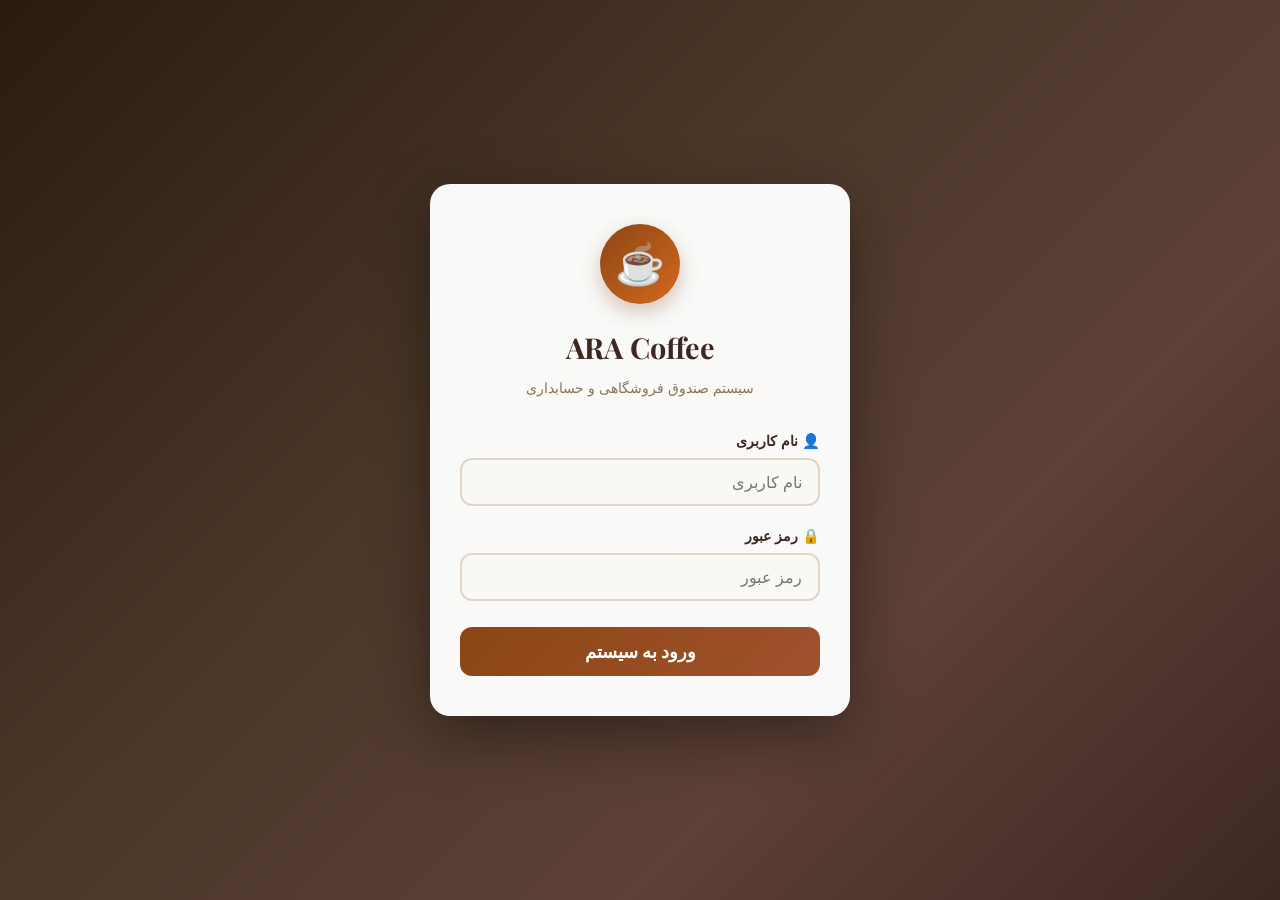
==== commit 53aa55f7: "بروزرسانی جدید" ====
--- a/admin.html
+++ b/admin.html
@@ -1,89 +1,67 @@
 <!DOCTYPE html>
 <html lang="fa" dir="rtl">
 <head>
-    <!-- Favicon -->
-<link rel="icon" type="image/x-icon" href="/assets/images/favicon.ico">
-<link rel="shortcut icon" type="image/x-icon" href="/assets/images/favicon.ico">
     <meta charset="UTF-8">
     <meta name="viewport" content="width=device-width, initial-scale=1.0, maximum-scale=1.0, user-scalable=no">
     <meta name="theme-color" content="#8B4513">
-    <meta name="apple-mobile-web-app-capable" content="yes">
+    <meta name="description" content="مدیریت محصولات و دسته‌بندی‌های ARA Coffee">
+    <meta name="robots" content="noindex, nofollow">
     <title>ARA Coffee ☕ - مدیریت محصولات</title>
-    <link rel="manifest" href="/manifest.json">
-    <link rel="stylesheet" href="/css/style.css">
-    <link rel="stylesheet" href="/css/admin.css">
-    <link rel="icon" type="image/png" href="/assets/images/icon-192x192.png">
-    <link rel="apple-touch-icon" href="/assets/images/icon-192x192.png">
+    <link rel="icon" type="image/x-icon" href="./assets/images/favicon.ico">
+    <link rel="shortcut icon" type="image/x-icon" href="./assets/images/favicon.ico">
+    <link rel="apple-touch-icon" href="./assets/images/icon-192x192.png">
+    <link rel="stylesheet" href="./css/style.css">
+    <link rel="stylesheet" href="./css/admin.css">
 </head>
 <body data-page="admin">
     <div class="side-nav-overlay" id="side-nav-overlay"></div>
     <div class="app-container">
-        <header class="app-header">
+        <header class="app-header" role="banner">
             <div class="header-left">
-                <button class="icon-btn" id="menu-toggle" aria-label="منو" title="منو">
-                    <svg width="24" height="24" viewBox="0 0 24 24" fill="none" stroke="currentColor" stroke-width="2">
-                        <path d="M3 12h18"/><path d="M3 6h18"/><path d="M3 18h18"/>
-                    </svg>
-                </button>
-                <div class="logo-section">
-                    <img src="/assets/images/logo-placeholder.png" alt="ARA Coffee" class="logo-img"
-                         onerror="this.src='data:image/svg+xml,<svg xmlns=%22http://www.w3.org/2000/svg%22 width=%2240%22 height=%2240%22><rect fill=%22%238B4513%22 width=%2240%22 height=%2240%22 rx=%2220%22/><text fill=%22white%22 x=%2250%25%22 y=%2255%25%22 text-anchor=%22middle%22 dy=%22.3em%22 font-size=%2220%22>☕</text></svg>'">
-                    <h1 class="cafe-name">ARA Coffee</h1>
-                </div>
+                <button class="icon-btn" id="menu-toggle" aria-label="منوی کناری" title="منو"><svg width="24" height="24" viewBox="0 0 24 24" fill="none" stroke="currentColor" stroke-width="2" aria-hidden="true"><path d="M3 12h18"/><path d="M3 6h18"/><path d="M3 18h18"/></svg></button>
+                <div class="logo-section"><img src="./assets/images/logo-placeholder.png" alt="ARA Coffee" class="logo-img" width="40" height="40" onerror="this.style.display='none'"><h1 class="cafe-name">ARA Coffee</h1></div>
             </div>
-            <div class="header-center"><span style="font-weight:600;font-size:1.1rem;">⚙️ مدیریت محصولات</span></div>
+            <div class="header-center"><span style="font-weight:600;font-size:1.1rem">⚙️ مدیریت محصولات</span></div>
             <div class="header-right">
-                <button class="theme-toggle" id="theme-toggle" title="تغییر تم" type="button"><span class="theme-icon">🌙</span></button>
-                <div class="user-section">
-                    <span class="user-name" id="current-user-display">کاربر</span>
-                    <div class="user-avatar" id="user-avatar">A</div>
-                </div>
+                <button class="theme-toggle" id="theme-toggle" title="تغییر تم" type="button" aria-label="تغییر تم"><span class="theme-icon">🌙</span></button>
+                <div class="user-section"><span class="user-name" id="current-user-display">کاربر</span><div class="user-avatar" id="user-avatar" aria-label="آواتار کاربر">A</div></div>
             </div>
         </header>
-
         <main class="admin-main">
-            <div class="admin-tabs">
-                <button class="tab-btn active" data-tab="products">📦 محصولات</button>
-                <button class="tab-btn" data-tab="categories">📂 دسته‌بندی‌ها</button>
-                <button class="tab-btn" data-tab="users">👤 کاربران</button>
+            <div class="admin-tabs" role="tablist">
+                <button class="tab-btn active" data-tab="products" role="tab">📦 محصولات</button>
+                <button class="tab-btn" data-tab="categories" role="tab">📂 دسته‌بندی‌ها</button>
+                <button class="tab-btn" data-tab="users" role="tab">👤 کاربران</button>
             </div>
-            <div class="tab-content active" id="tab-products">
-                <div class="tab-header">
-                    <button class="btn-primary" id="add-product-btn">➕ افزودن محصول جدید</button>
-                    <input type="text" id="product-search" class="search-input" placeholder="🔍 جستجوی محصول...">
-                </div>
+            <div class="tab-content active" id="tab-products" role="tabpanel">
+                <div class="tab-header"><button class="btn-primary" id="add-product-btn">➕ افزودن محصول جدید</button><input type="text" id="product-search" class="search-input" placeholder="🔍 جستجوی محصول..." aria-label="جستجوی محصول"></div>
                 <div class="products-grid-admin" id="products-list"></div>
             </div>
-            <div class="tab-content" id="tab-categories">
+            <div class="tab-content" id="tab-categories" role="tabpanel">
                 <div class="tab-header"><button class="btn-primary" id="add-category-btn">➕ افزودن دسته‌بندی</button></div>
                 <div class="categories-grid" id="categories-list"></div>
             </div>
-            <div class="tab-content" id="tab-users">
+            <div class="tab-content" id="tab-users" role="tabpanel">
                 <div class="tab-header"><button class="btn-primary" id="add-user-btn">➕ افزودن کاربر</button></div>
                 <div class="users-grid" id="users-list"></div>
             </div>
         </main>
-
-        <nav class="side-nav" id="side-nav">
-            <div class="nav-header">
-                <img src="/assets/images/logo-placeholder.png" alt="ARA Coffee" class="nav-logo"
-                     onerror="this.src='data:image/svg+xml,<svg xmlns=%22http://www.w3.org/2000/svg%22 width=%2280%22 height=%2280%22><rect fill=%22%238B4513%22 width=%2280%22 height=%2280%22 rx=%2240%22/><text fill=%22white%22 x=%2250%25%22 y=%2255%25%22 text-anchor=%22middle%22 dy=%22.3em%22 font-size=%2240%22>☕</text></svg>'">
-                <h3>ARA Coffee ☕</h3><p class="nav-subtitle">سیستم مدیریت کافه</p>
-            </div>
+        <nav class="side-nav" id="side-nav" aria-label="منوی اصلی">
+            <div class="nav-header"><img src="./assets/images/logo-placeholder.png" alt="ARA Coffee" class="nav-logo" width="80" height="80" onerror="this.style.display='none'"><h3>ARA Coffee ☕</h3><p class="nav-subtitle">سیستم مدیریت کافه</p></div>
             <ul class="nav-links">
-                <li><a href="/index.html" class="nav-link"><span>🛒</span> صندوق فروش</a></li>
-                <li><a href="/orders.html" class="nav-link"><span>📋</span> تاریخچه سفارشات</a></li>
-                <li><a href="/admin.html" class="nav-link active"><span>⚙️</span> مدیریت محصولات</a></li>
-                <li><a href="/reports.html" class="nav-link"><span>📊</span> گزارشات</a></li>
-                <li><a href="/settings.html" class="nav-link"><span>🔧</span> تنظیمات</a></li>
+                <li><a href="./index.html" class="nav-link"><span>🛒</span> صندوق فروش</a></li>
+                <li><a href="./orders.html" class="nav-link"><span>📋</span> تاریخچه سفارشات</a></li>
+                <li><a href="./admin.html" class="nav-link active"><span>⚙️</span> مدیریت محصولات</a></li>
+                <li><a href="./reports.html" class="nav-link"><span>📊</span> گزارشات</a></li>
+                <li><a href="./settings.html" class="nav-link"><span>🔧</span> تنظیمات</a></li>
+                <li><a href="./menu.html" class="nav-link" target="_blank"><span>🍽️</span> منوی کافه</a></li>
             </ul>
             <div class="nav-footer"><p class="version">نسخه 1.0.0</p><button class="btn-logout" id="logout-btn">🚪 خروج</button></div>
         </nav>
     </div>
-
     <div class="modal-overlay" id="product-modal">
         <div class="modal-box">
-            <button class="modal-close" id="modal-close">✕</button>
+            <button class="modal-close" id="modal-close" aria-label="بستن">✕</button>
             <h2 class="modal-title" id="modal-title">افزودن محصول جدید</h2>
             <form id="product-form" autocomplete="off">
                 <input type="hidden" id="product-id">
@@ -97,10 +75,9 @@
             </form>
         </div>
     </div>
-
     <div class="modal-overlay" id="user-modal">
         <div class="modal-box">
-            <button class="modal-close" id="user-modal-close">✕</button>
+            <button class="modal-close" id="user-modal-close" aria-label="بستن">✕</button>
             <h2 class="modal-title" id="user-modal-title">افزودن کاربر جدید</h2>
             <form id="user-form" autocomplete="off">
                 <input type="hidden" id="user-id">
@@ -111,13 +88,12 @@
             </form>
         </div>
     </div>
-
-    <div class="toast-container" id="toast-container"></div>
-
-    <script src="/js/github-db.js"></script>    <script src="/js/models.js"></script>
-    <script src="/js/auth.js"></script>
-    <script src="/js/ui.js"></script>
-    <script src="/js/products.js"></script>
-    <script src="/js/app.js"></script>
+    <div class="toast-container" id="toast-container" aria-live="polite"></div>
+    <script src="./js/github-db.js"></script>
+    <script src="./js/models.js"></script>
+    <script src="./js/auth.js"></script>
+    <script src="./js/ui.js"></script>
+    <script src="./js/products.js"></script>
+    <script src="./js/app.js"></script>
 </body>
-</html>
+</html>
